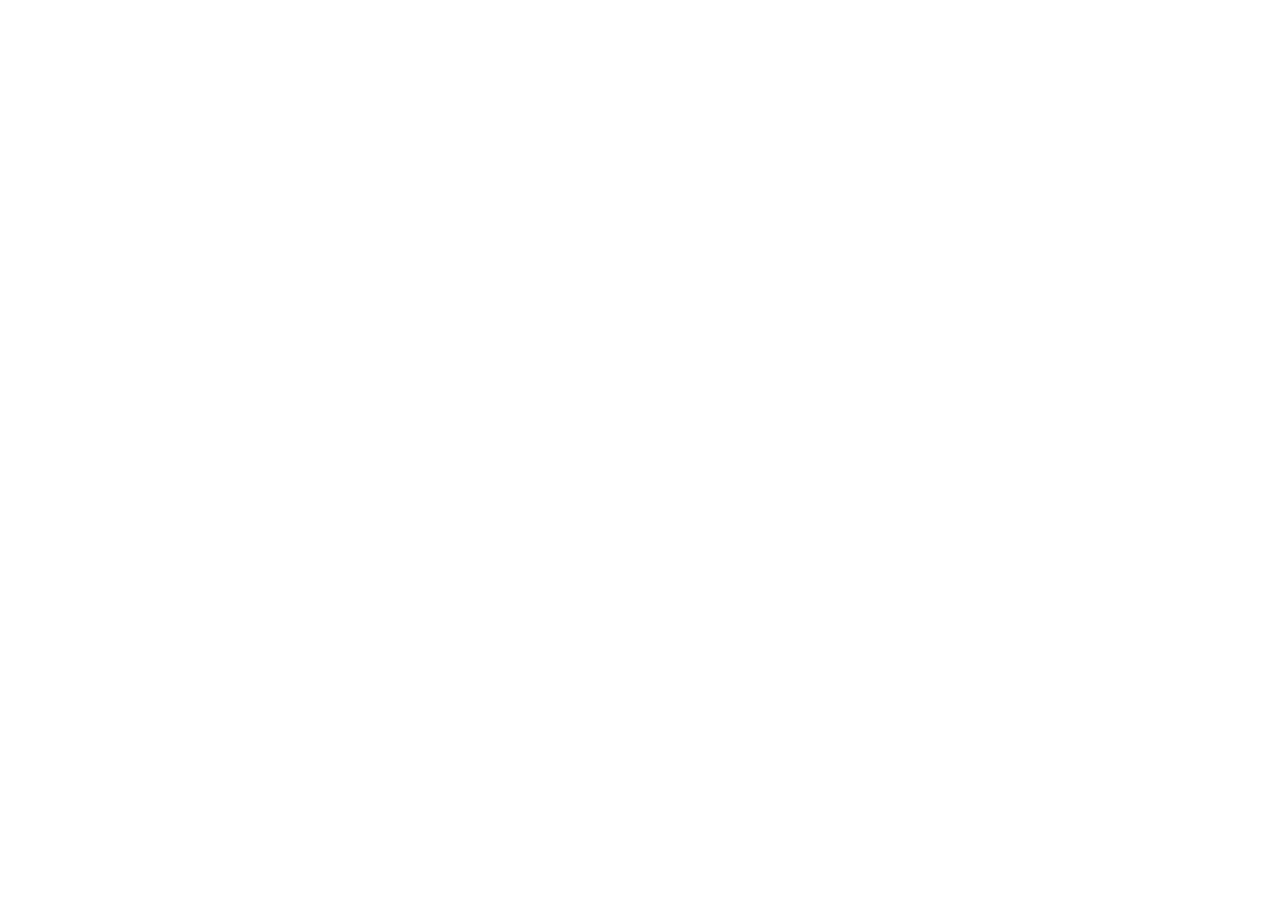
==== community.html @ c1ab5c09 "l" ====
<!DOCTYPE html>
<html lang="en">
<head>
  <meta charset="UTF-8">
  <meta name="viewport" content="width=device-width, initial-scale=1.0">
  <title>Healthcare Policy - Unity Party</title>
  
  <link rel="stylesheet" href="style.css">
</head>
<body>

  </body>
</html>
---- style.css ----
html{
    scroll-behavior:smooth;
}



*{
    margin:0;
    padding:0;
    box-sizing:border-box;
}

body{
    font-family:Roboto,sans-serif;
    background:#fff;
    padding-top:90px;
}

/* Header */

header{
    background:#EDCCCB;
    padding:18px 0;
    position:fixed;
    top:0;
    left:0;
    width:100%;
    z-index:1000;
    box-shadow:0 4px 15px rgba(0,0,0,0.15);
}

.container{
    width:90%;
    max-width:1400px;
    margin:auto;
}

.nav{
    display:flex;
    justify-content:space-between;
    align-items:center;
}

.logo{
    display:flex;
    align-items:center;
    gap:15px;
    text-decoration: none;
}

.logo img{
    width:220px;
}

.logo h1{
    color:black;
    font-size:32px;
    font-weight:700;
}

/* Burger Menu */

.menu-toggle{
    display:none;
    font-size:35px;
    cursor:pointer;
    color:black;
    user-select:none;
}

nav{
    display:flex;
    align-items:center;
    gap:28px;
}

nav a{
    color:black;
    font-size:18px;
    font-weight:bold;
    text-decoration:bold;
}

nav a:hover{
    color:black;
}


.join,
.donate {
    position: relative;
    display: inline-flex;
    align-items: center;
    justify-content: center;
    padding: 12px 24px;
    border-radius: 50px;
    overflow: hidden;
    background: #ffc2f5;
    color: black;
    font-weight: normal;
    text-decoration: none;
    font-size: 18px; /* <-- Explicitly sets both to the same size */
    border: none;
    cursor: pointer;
    z-index: 1;
    transition: transform 0.25s ease, box-shadow 0.25s ease;
}

.join:hover,
.donate:hover {
    transform: scale(1.08);
    box-shadow: 0 8px 25px rgba(209, 75, 185, 0.45);
}


.join:hover::before,
.donate:hover::before {
    content: "";
    position: absolute;
    top: 50%;
    left: 50%;
    width: 200%;
    height: 300%;
    transform: translate(-50%, -50%);

    background: conic-gradient(
        from 0deg,
        transparent 60%,
        #d14bb9 90%,
        transparent 100%
    );

    z-index: -2;
    animation: moveGlow 2s linear infinite;
}


.join::after,
.donate::after {
    content: "";
    position: absolute;
    inset: 2px;
    border-radius: 48px;
    background: #ffc2f5;
    z-index: -1;
}

@keyframes moveGlow {
    from {
        transform: translate(-50%, -50%) rotate(0deg);
    }
    to {
        transform: translate(-50%, -50%) rotate(360deg);
    }
}




/* ================= HERO ================= */

.hero{
    position:relative;
    width:100%;
    overflow:hidden;
}

.hero img{
    width:100%;
    height:650px;
    object-fit:cover;
    display:block;
}

.hero::before{
    content:"";
    position:absolute;
    top:0;
    left:0;
    width:100%;
    height:100%;
    background:rgba(0,0,0,0.35);
    z-index:1;
}

.hero-overlay{
    position:absolute;
    top:50%;
    left:50%;
    transform:translate(-50%,-50%);
    text-align:center;
    color:white;
    z-index:2;
    animation:fadeIn 1s ease;
}

.hero-overlay h2{
    font-family:Oswald,sans-serif;
    font-size:70px;
    font-weight:700;
    text-transform:uppercase;
    letter-spacing:4px;
    text-shadow:0 4px 15px rgba(0,0,0,.6);
    margin-bottom:20px;
}

.hero-overlay p{
    font-size:24px;
    margin-bottom:30px;
    text-shadow:0 2px 10px rgba(0,0,0,.6);
}

.hero-btn{
    display:inline-block;
    background:#EDCCCB;
    color:black;
    text-decoration:none;
    font-weight:bold;
    padding:16px 40px;
    border-radius:40px;
    transition:.3s;
}

.hero-btn:hover{
    background:#ff98ee;
    transform:translateY(-3px);
    box-shadow:0 8px 20px rgba(0,0,0,.3);
}

@keyframes fadeIn{
    from{
        opacity:0;
        transform:translate(-50%,-45%);
    }
    to{
        opacity:1;
        transform:translate(-50%,-50%);
    }
}


/* ================= INTRO SECTION ================= */

.intro{
    text-align:center;
    padding:80px 20px;
    background:#fff;
}

.intro h3{
    max-width:900px;
    margin:0 auto 35px;
    font-family:Oswald,sans-serif;
    font-size:42px;
    font-weight:600;
    line-height:1.3;
    letter-spacing:1px;
    color:#222;
    text-transform:uppercase;
}

.intro h3::after{
    content:"";
    display:block;
    width:80px;
    height:4px;
    background:#ff98ee;
    margin:25px auto 0;
    border-radius:10px;
}


.intro button{
    background:#EDCCCB;
    color:black;
    border:none;
    padding:16px 45px;
    font-size:18px;
    font-weight:bold;
    cursor:pointer;
    border-radius:50px;
    transition:.3s;
    box-shadow:0 8px 20px rgba(0,0,0,.15);
}


.intro button:hover{
    background:#ff98ee;
    transform:translateY(-5px);
    box-shadow:0 12px 25px rgba(0,0,0,.25);
}

/* ================= SECTION DIVIDER ================= */

.section-divider{
    width:85%;
    margin:20px auto;
    border:none;
    border-top:2px solid #e5e5e5;
}


/* ================= OUR PLAN ================= */

.our_plan{
    padding:80px 20px;
    background:#fff;
    scroll-margin-top:90px;
}

.plan-content{
    display:flex;
    justify-content:space-between;
    align-items:center;
    gap:60px;
}

.plan-text{
    flex:1;
}

.plan-text h3{
    font-family:Oswald,sans-serif;
    font-size:42px;
    font-weight:600;
    text-transform:uppercase;
    color:#222;
    margin-bottom:25px;
}

.plan-text h3::after{
    content:"";
    display:block;
    width:80px;
    height:4px;
    background:#ff98ee;
    margin-top:18px;
    border-radius:10px;
}

.plan-text p{
    font-size:20px;
    line-height:1.8;
    color:#555;
    text-align:left;
}

.plan-image{
    flex:1;
    display:flex;
    justify-content:center;
}

.plan-image img{
    max-width:420px;
    width:100%;
    height:auto;
}


/* ================= OUR PEOPLE ================= */

.team{
    padding:80px 20px;
    background:#fff;
}

.team-heading{
    text-align:center;
    margin-bottom:60px;
}

.team-heading h3{
    font-family:Oswald,sans-serif;
    font-size:42px;
    font-weight:600;
    text-transform:uppercase;
    color:#222;
}

.team-heading h3::after{
    content:"";
    display:block;
    width:80px;
    height:4px;
    background:#ff98ee;
    margin:20px auto;
    border-radius:10px;
}

.team-heading p{
    max-width:700px;
    margin:auto;
    font-size:20px;
    color:#555;
    line-height:1.7;
}

.team-grid{
    display:flex;
    justify-content:center;
    gap:40px;
    flex-wrap:wrap;
}

.profile-card{
    background:white;
    width:340px;
    padding:35px 30px;
    border-radius:20px;
    text-align:center;
    box-shadow:0 12px 30px rgba(0,0,0,.12);
    transition:.35s ease;
}

.profile-card:hover{
    transform:translateY(-10px);
    box-shadow:0 20px 40px rgba(0,0,0,.2);
}

.profile-card img{
    width:150px;
    height:150px;
    border-radius:50%;
    object-fit:cover;
    border:6px solid #EDCCCB;
    margin-bottom:20px;
}

.profile-card h4{
    font-family:Oswald,sans-serif;
    font-size:28px;
    color:#222;
    margin-bottom:8px;
}

.profile-card h5{
    color:#ff98ee;
    font-size:18px;
    margin-bottom:18px;
    text-transform:uppercase;
    letter-spacing:1px;
}

.profile-card p{
    font-size:17px;
    color:#555;
    line-height:1.8;
}

/* ================= FOOTER ================= */

.footer{
    background:#EDCCCB;
    margin-top:80px;
    padding-top:40px;
}

.footer-content{
    display:flex;
    justify-content:space-between;
    align-items:center;
    gap:40px;
    padding-bottom:30px;
}

.footer-logo{
    display:flex;
    align-items:center;
    gap:18px;
}

.footer-logo img{
    width:70px;
}

.footer-logo h2{
    font-family:Oswald,sans-serif;
    font-size:30px;
    color:#222;
    margin-bottom:5px;
}

.footer-logo p{
    color:#555;
    font-size:16px;
}

.footer-socials{
    display:flex;
    gap:18px;
}

.footer-socials a{
    width:50px;
    height:50px;
    border-radius:50%;
    background:white;
    color:#222;
    display:flex;
    align-items:center;
    justify-content:center;
    text-decoration:none;
    font-size:22px;
    transition:.3s;
    box-shadow:0 6px 15px rgba(0,0,0,.12);
}

.footer-socials a:hover{
    background:#ff98ee;
    color:black;
    transform:translateY(-5px);
}

.footer hr{
    border:none;
    border-top:1px solid rgba(0,0,0,.15);
}

.footer-bottom{
    text-align:center;
    padding:20px;
}

.footer-bottom p{
    color:#444;
    font-size:15px;
}

/* ================= FOOTER DIVIDER ================= */

.footer-divider{
    line-height:0;
    overflow:hidden;
    margin-bottom:-2px;
}

.footer-divider svg{
    display:block;
    width:100%;
    height:120px;
}

.footer{
    background:#EDCCCB;
    margin-top:0;
    padding-top:40px;
}

/* ================= TABLETS ================= */

@media screen and (max-width:1024px){

body{
    padding-top:85px;
}

.container{
    width:95%;
}

.nav{
    position:relative;
}

.menu-toggle{
    display:block;
}

nav{
    display:none;
    flex-direction:column;
    position:absolute;
    top:90px;
    right:0;
    width:260px;
    background:#EDCCCB;
    padding:20px;
    border-radius:10px;
    box-shadow:0 8px 20px rgba(0,0,0,.2);
    gap:18px;
    z-index:10;
}

nav.active{
    display:flex;
}

.logo img{
    width:200px;
}

.logo h1{
    font-size:28px;
}

.hero img{
    height:500px;
}

.hero-overlay h2{
    font-size:48px;
}

.hero-overlay p{
    font-size:20px;
}

.hero-btn{
    padding:14px 30px;
}

/* Our Plan */

.plan-content{
    gap:40px;
}

.plan-text h3{
    font-size:34px;
}

.plan-text p{
    font-size:18px;
}

.plan-image img{
    max-width:320px;
}

}

/* Footer */

.footer-content{
    gap:30px;
}

.footer-logo img{
    width:60px;
}

.footer-logo h2{
    font-size:26px;
}

.footer-socials a{
    width:45px;
    height:45px;
    font-size:20px;
}

/* ================= PHONES ================= */

@media screen and (max-width:768px){

body{
    padding-top:75px;
}

header{
    padding:15px 0;
}

.container{
    width:95%;
}

.nav{
    position:relative;
}

.logo img{
    width:200px;
}

.logo h1{
    font-size:24px;
}

.menu-toggle{
    display:block;
}

nav{
    display:none;
    flex-direction:column;
    position:absolute;
    top:80px;
    right:0;
    width:230px;
    background:#EDCCCB;
    padding:20px;
    border-radius:10px;
    box-shadow:0 8px 20px rgba(0,0,0,.2);
    gap:18px;
    z-index:10;
}

nav.active{
    display:flex;
}

nav a{
    font-size:16px;
}

.join,
.donate{
    width:100%;
}

.hero img{
    height:350px;
}

.hero-overlay{
    width:90%;
}

.hero-overlay h2{
    font-size:30px;
}

.hero-overlay p{
    font-size:16px;
}

.hero-btn{
    padding:12px 24px;
    font-size:15px;
}

.intro h3{
    font-size:20px;
}

.intro button{
    width:100%;
}

/* Divider */

.section-divider{
    width:90%;
}

/* Our Plan */

.our_plan{
    padding:60px 20px;
    scroll-margin-top:75px;
}

.plan-content{
    flex-direction:column-reverse;
    text-align:center;
    gap:30px;
}

.plan-text h3{
    font-size:24px;
}

.plan-text h3::after{
    margin:18px auto 0;
}

.plan-text p{
    text-align:center;
    font-size:16px;
    line-height:1.7;
}

.plan-image img{
    max-width:220px;
}

/* Our People */

.team{
    padding:60px 20px;
}

.team-heading h3{
    font-size:24px;
}

.team-heading p{
    font-size:16px;
}

.team-grid{
    gap:25px;
}

.profile-card{
    width:100%;
    max-width:350px;
}

.profile-card img{
    width:120px;
    height:120px;
}

.profile-card h4{
    font-size:24px;
}

.profile-card p{
    font-size:16px;
}

/* Footer */

.footer{
    margin-top:0;
    padding-top:30px;
}

.footer-content{
    flex-direction:column;
    text-align:center;
}

.footer-logo{
    flex-direction:column;
}

.footer-socials{
    justify-content:center;
    flex-wrap:wrap;
}

.footer-socials a{
    width:45px;
    height:45px;
}

/* Wave */

.footer-divider{
    height:60px;
    overflow:hidden;
    margin:0;
}

.footer-divider svg{
    height:60px;
    width:100%;
    display:block;
}

}
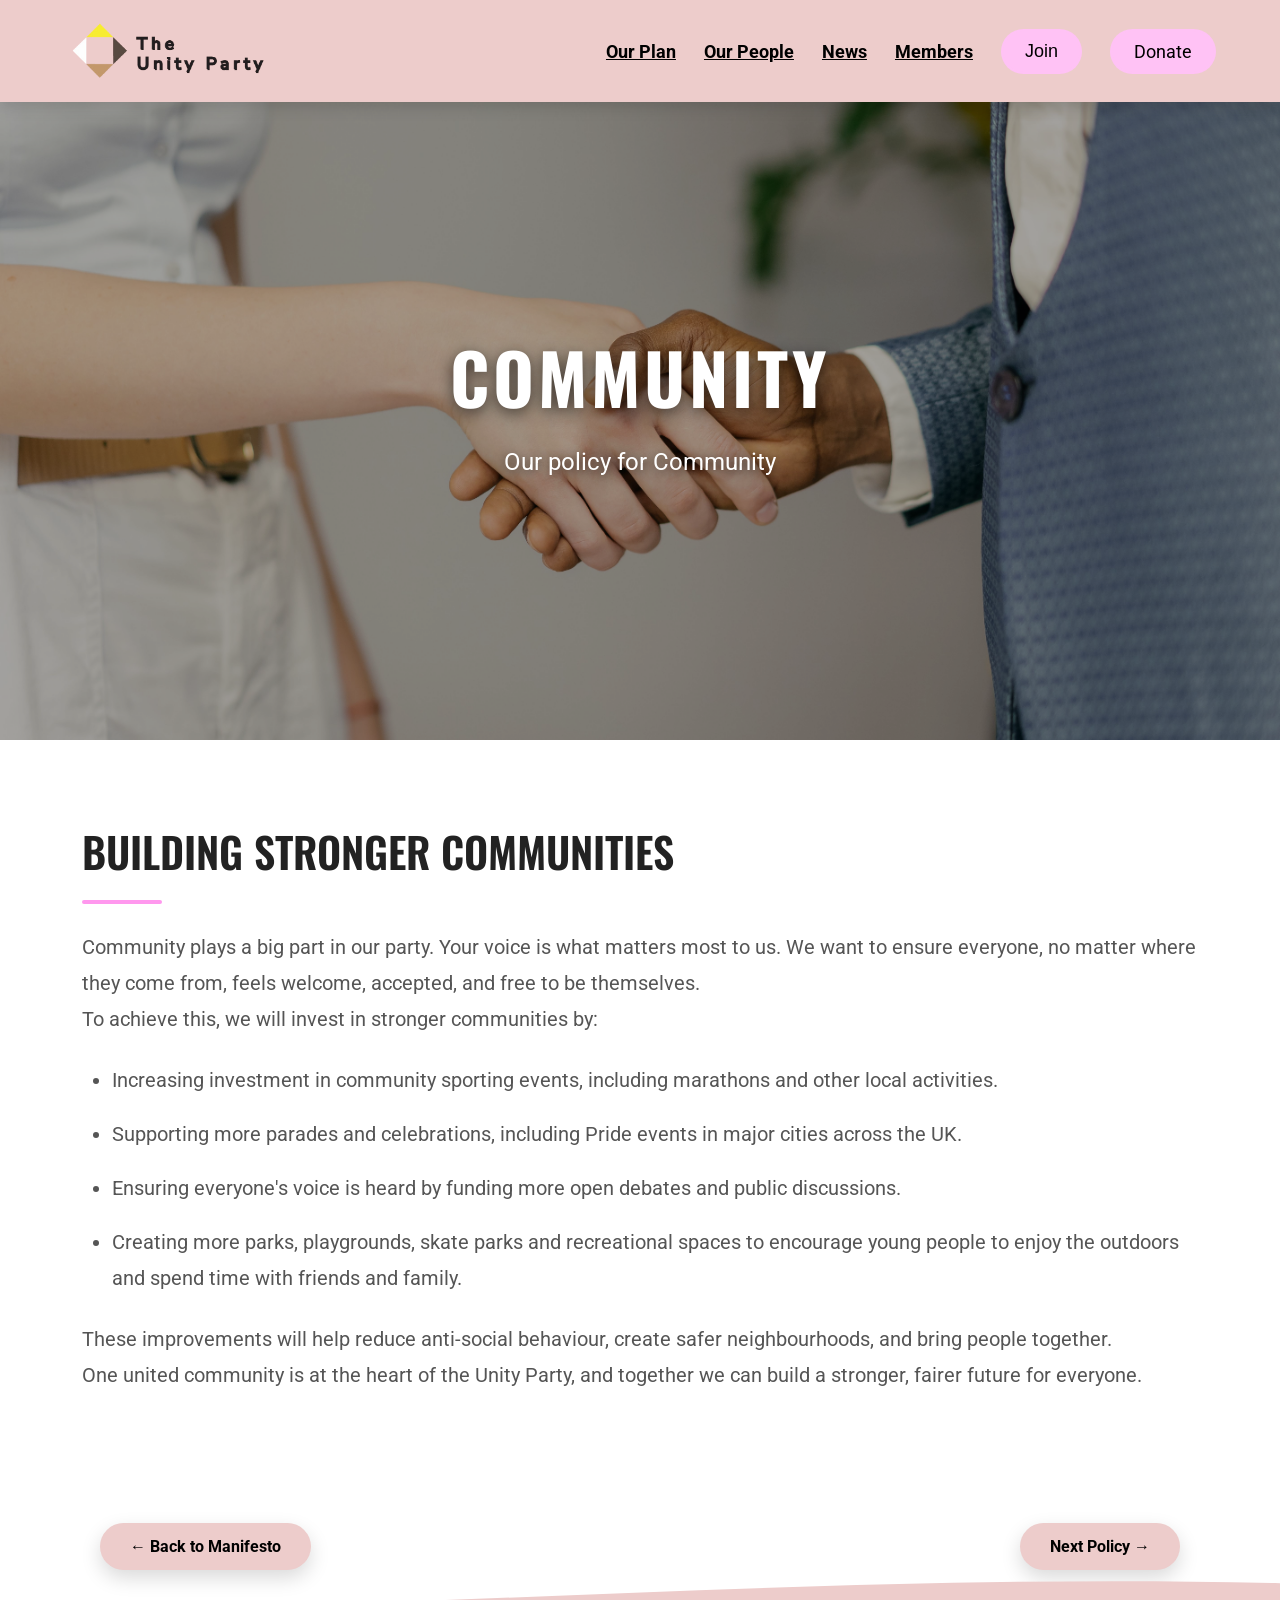
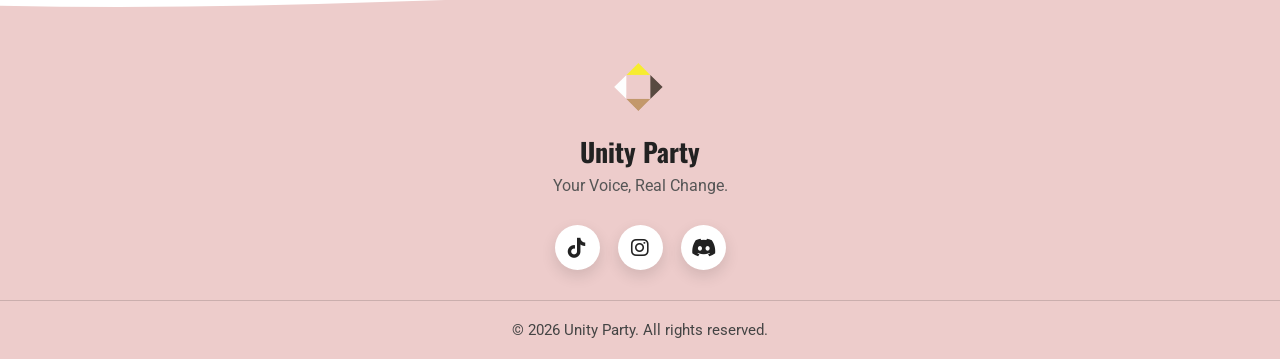
==== commit 1ae52a46: "Community policy" ====
--- a/community.html
+++ b/community.html
@@ -1,13 +1,218 @@
 <!DOCTYPE html>
 <html lang="en">
+
 <head>
-  <meta charset="UTF-8">
-  <meta name="viewport" content="width=device-width, initial-scale=1.0">
-  <title>Healthcare Policy - Unity Party</title>
-  
-  <link rel="stylesheet" href="style.css">
+    <meta charset="UTF-8">
+    <meta name="viewport" content="width=device-width, initial-scale=1.0">
+
+    <title>Unity Party | Community</title>
+
+    <link rel="stylesheet" href="style.css">
+    <link rel="icon" type="image/png" href="Images/image2.png">
+
+    <!-- Google Fonts -->
+    <link href="https://fonts.googleapis.com/css2?family=Oswald:wght@400;600&family=Roboto:wght@300;400;500&display=swap" rel="stylesheet">
+    <link rel="stylesheet" href="https://cdnjs.cloudflare.com/ajax/libs/font-awesome/6.5.2/css/all.min.css">
 </head>
+
 <body>
 
-  </body>
+<header>
+
+    <div class="container nav">
+
+        <a href="index.html" class="logo">
+            <img src="Images/image.png" alt="Unity Party Logo">
+        </a>
+
+        <!-- Burger Menu -->
+        <div class="menu-toggle" id="menu-toggle">
+            ☰
+        </div>
+
+        <!-- Navigation -->
+        <nav id="nav-menu">
+
+            <a href="index.html#our-plan">Our Plan</a>
+
+            <a href="index.html#our-team">Our People</a>
+
+            <a href="#">News</a>
+
+            <a href="#">Members</a>
+
+            <button class="join">
+                Join
+            </button>
+
+            <a href="https://tinyurl.com/ypsz2ztv" class="donate">
+                Donate
+            </a>
+
+        </nav>
+
+    </div>
+
+</header>
+
+<!-- Hero Section -->
+
+<section class="hero">
+
+    <img src="Images/hero.png" alt="Unity Party Community">
+
+    <div class="hero-overlay">
+
+        <h2>
+            
+            Community<br>
+        </h2>
+
+        <p>
+            Our policy for Community
+        </p>
+
+        
+
+    </div>
+
+</section>
+
+<!-- Page Content -->
+
+<main style="min-height: 80vh;">
+
+<section class="our_plan" id="our-plan" style="scroll-margin-top:90px;">
+
+    <div class="container plan-content">
+
+
+        <!-- Text -->
+
+        <div class="plan-text">
+
+            
+
+
+           <h3>Building Stronger Communities</h3>
+
+<p>
+    Community plays a big part in our party. Your voice is what matters most to us.
+    We want to ensure everyone, no matter where they come from, feels welcome,
+    accepted, and free to be themselves.
+
+</p>
+
+<p>
+    To achieve this, we will invest in stronger communities by:
+</p>
+
+<ul class="community-list">
+    <li>Increasing investment in community sporting events, including marathons and other local activities.</li>
+
+    <li>Supporting more parades and celebrations, including Pride events in major cities across the UK.</li>
+
+    <li>Ensuring everyone's voice is heard by funding more open debates and public discussions.</li>
+
+    <li>Creating more parks, playgrounds, skate parks and recreational spaces to encourage young people to enjoy the outdoors and spend time with friends and family.</li>
+</ul>
+
+<p>
+    These improvements will help reduce anti-social behaviour, create safer
+    neighbourhoods, and bring people together.
+</p>
+
+<p>
+    One united community is at the heart of the Unity Party, and together we
+    can build a stronger, fairer future for everyone.
+</p>
+
+
+
+
+        </div>
+
+
+    </div>
+
+</section>
+
+
+<div class="policy-navigation">
+
+    <a href="manifesto.html" class="policy-btn">
+        ← Back to Manifesto
+    </a>
+
+    <a href="next-policy.html" class="policy-btn">
+        Next Policy →
+    </a>
+
+</div>
+
+
+
+
+    
+</main>
+
+<!-- Burger Menu Script -->
+<script>
+const menuToggle = document.getElementById("menu-toggle");
+const navMenu = document.getElementById("nav-menu");
+
+menuToggle.addEventListener("click", () => {
+    navMenu.classList.toggle("active");
+});
+</script>
+
+<div class="footer-divider">
+    <svg viewBox="0 0 1440 160" preserveAspectRatio="none">
+        <path
+            d="M0,95 C450,120 900,5 1440,35 L1440,160 L0,160 Z"
+            fill="#EDCCCB">
+        </path>
+    </svg>
+</div>
+
+<footer class="footer">
+
+    <div class="container footer-content">
+
+        <div class="footer-logo">
+            <img src="Images/image2.png" alt="Unity Party Logo">
+            <div>
+                <h2>Unity Party</h2>
+                <p>Your Voice, Real Change.</p>
+            </div>
+        </div>
+
+        <div class="footer-socials">
+
+            <a href="https://www.tiktok.com/@partyforunity" aria-label="TikTok">
+                <i class="fab fa-tiktok"></i>
+            </a>
+
+            <a href="https://www.instagram.com/theunityparty__/" aria-label="Instagram">
+                <i class="fab fa-instagram"></i>
+            </a>
+
+            <a href="https://discord.gg/ttADN9hsPp" aria-label="Discord">
+                <i class="fab fa-discord"></i>
+            </a>
+
+        </div>
+
+    </div>
+
+    <hr>
+
+    <div class="footer-bottom">
+        <p>© 2026 Unity Party. All rights reserved.</p>
+    </div>
+
+</footer>
+
+</body>
+
 </html>
--- a/style.css
+++ b/style.css
@@ -449,6 +449,58 @@
     line-height:1.8;
 }
 
+/* ================= COMMUNITY PAGE LIST ================= */
+
+.community-list{
+    margin:25px 0;
+    padding-left:30px;
+}
+
+.community-list li{
+    margin-bottom:18px;
+    line-height:1.8;
+    color:#555;
+    font-size:20px;
+}
+
+/* ================= POLICY NAVIGATION ================= */
+
+.policy-navigation{
+    display:flex;
+    justify-content:space-between;
+    align-items:center;
+    margin-top:50px;
+    width:100%;
+}
+
+/* ================= POLICY NAVIGATION ================= */
+
+.policy-navigation{
+    display:flex;
+    justify-content:space-between;
+    align-items:center;
+    margin-top:50px;
+    width:100%;
+    padding:0 100px;
+}
+
+.policy-btn{
+    display:inline-block;
+    background:#EDCCCB;
+    color:black;
+    text-decoration:none;
+    font-weight:bold;
+    padding:14px 30px;
+    border-radius:40px;
+    transition:.3s;
+    box-shadow:0 8px 20px rgba(0,0,0,.15);
+}
+
+.policy-btn:hover{
+    background:#ff98ee;
+    transform:translateY(-3px);
+    box-shadow:0 10px 25px rgba(0,0,0,.2);
+}
 /* ================= FOOTER ================= */
 
 .footer{
@@ -813,6 +865,19 @@
     font-size:16px;
 }
 
+.policy-navigation{
+    flex-direction:column;
+    gap:20px;
+    padding:0;
+}
+
+.policy-btn{
+    width:100%;
+    text-align:center;
+}
+
+}
+
 /* Footer */
 
 .footer{
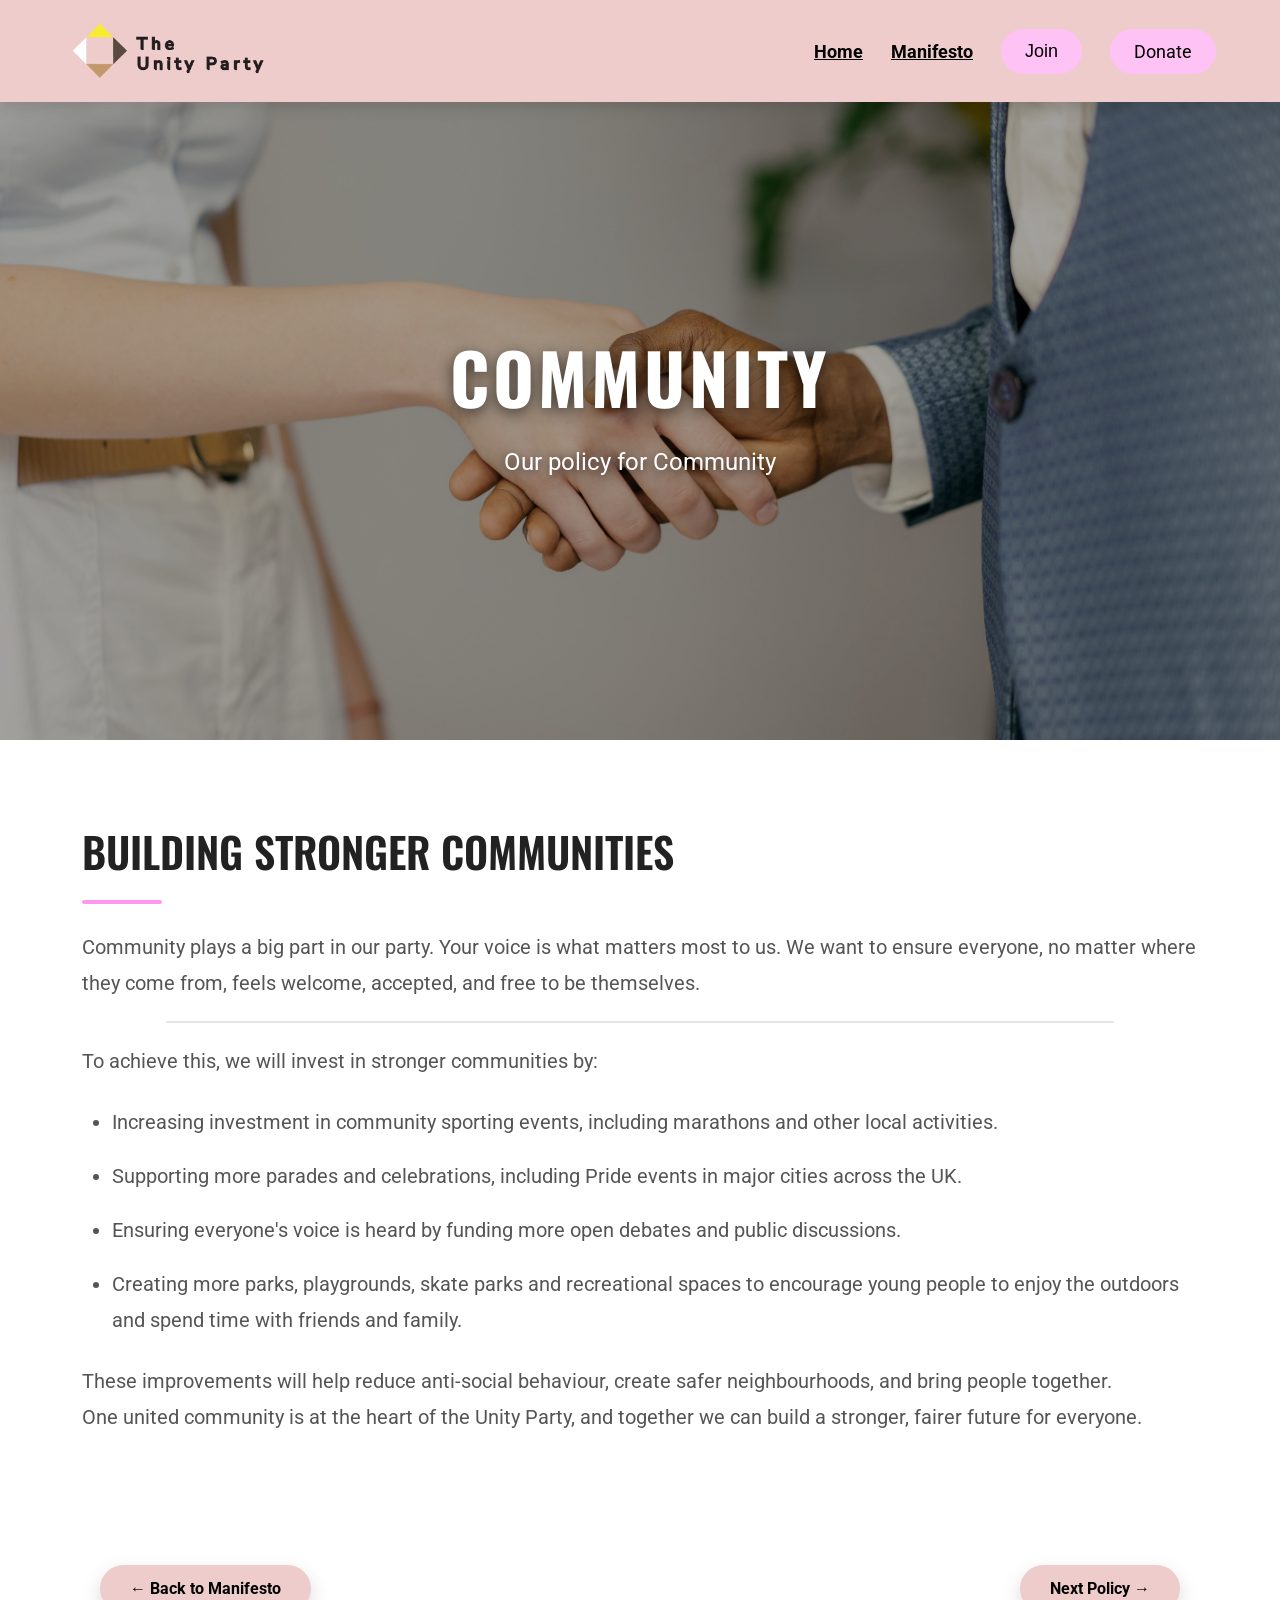
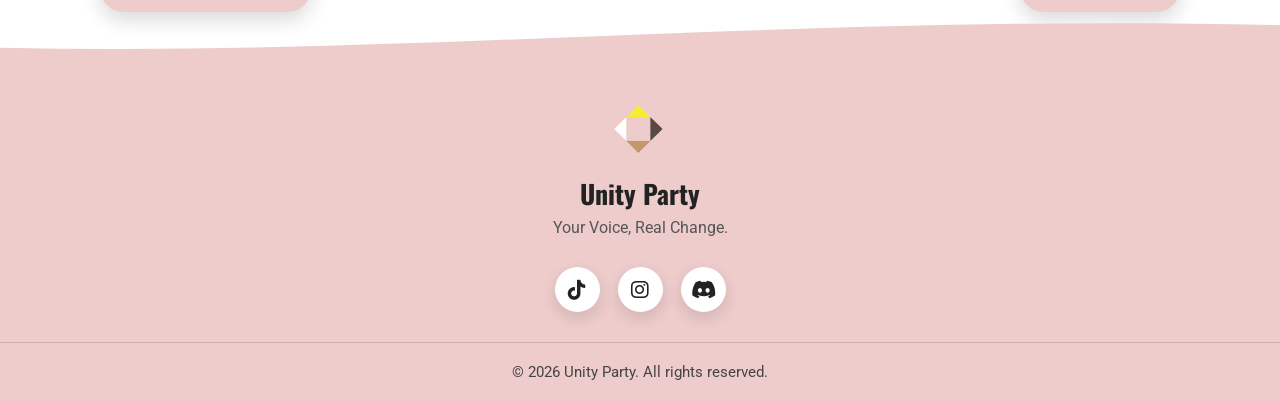
==== commit d19a2a62: "discord link and farming policy" ====
--- a/community.html
+++ b/community.html
@@ -19,7 +19,7 @@
 
 <header>
 
-    <div class="container nav">
+      <div class="container nav">
 
         <a href="index.html" class="logo">
             <img src="Images/image.png" alt="Unity Party Logo">
@@ -33,13 +33,10 @@
         <!-- Navigation -->
         <nav id="nav-menu">
 
-            <a href="index.html#our-plan">Our Plan</a>
-
-            <a href="index.html#our-team">Our People</a>
-
-            <a href="#">News</a>
-
-            <a href="#">Members</a>
+            <a href="index.html"> Home </a>
+
+            <a href="manifesto.html">Manifesto </a>
+
 
             <button class="join">
                 Join
@@ -102,7 +99,7 @@
     accepted, and free to be themselves.
 
 </p>
-
+<hr class="section-divider">
 <p>
     To achieve this, we will invest in stronger communities by:
 </p>
@@ -144,7 +141,7 @@
         ← Back to Manifesto
     </a>
 
-    <a href="next-policy.html" class="policy-btn">
+    <a href="housing.html" class="policy-btn">
         Next Policy →
     </a>
 
@@ -197,7 +194,7 @@
                 <i class="fab fa-instagram"></i>
             </a>
 
-            <a href="https://discord.gg/ttADN9hsPp" aria-label="Discord">
+            <a href="https://discord.gg/k3SNpj9Q53" aria-label="Discord">
                 <i class="fab fa-discord"></i>
             </a>
 
--- a/style.css
+++ b/style.css
@@ -301,6 +301,11 @@
 }
 
 
+.section-divider2{
+   gap: 10px;
+}
+
+
 /* ================= OUR PLAN ================= */
 
 .our_plan{
@@ -918,4 +923,3 @@
     display:block;
 }
 
-}
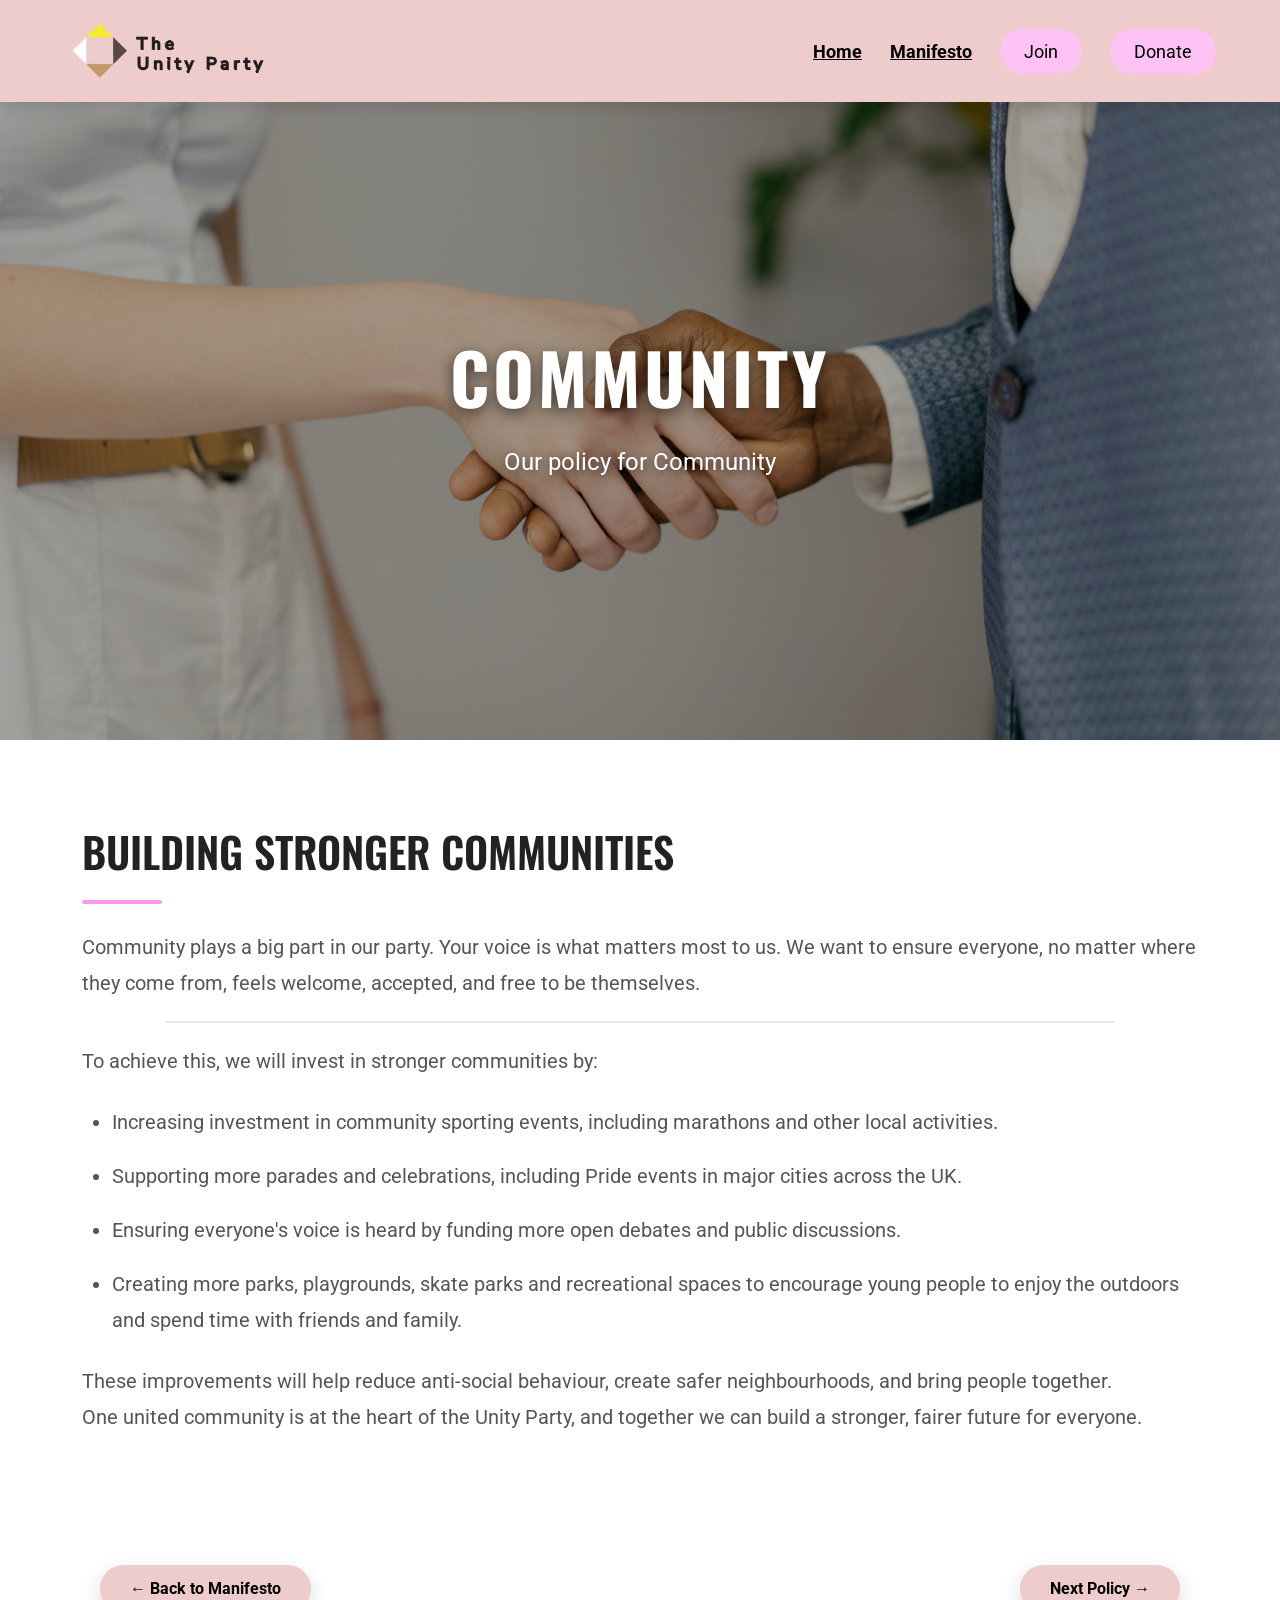
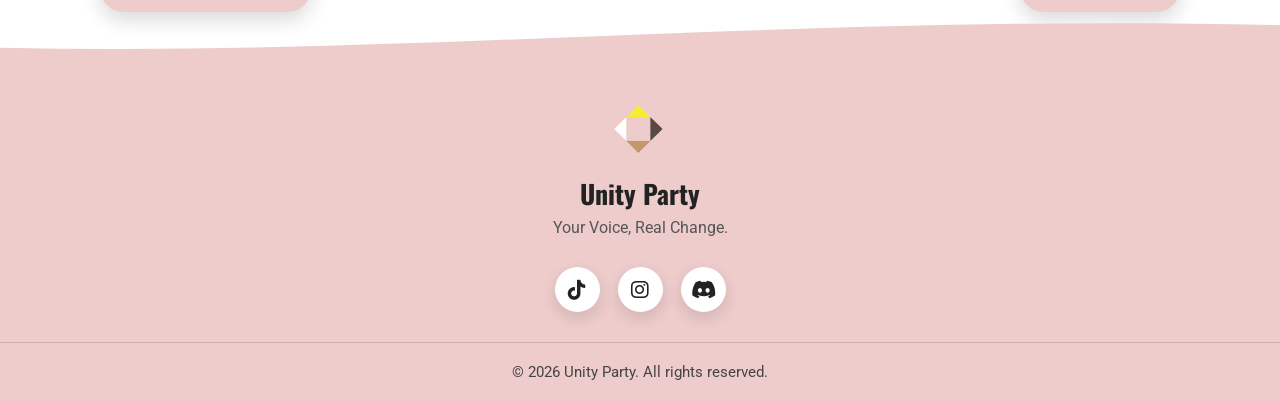
==== commit 2bb0fb6e: "Discord link" ====
--- a/community.html
+++ b/community.html
@@ -38,9 +38,9 @@
             <a href="manifesto.html">Manifesto </a>
 
 
-            <button class="join">
+            <a href="https://discord.gg/X6yXEaePAM" class="join">
                 Join
-            </button>
+            </a>
 
             <a href="https://tinyurl.com/ypsz2ztv" class="donate">
                 Donate
